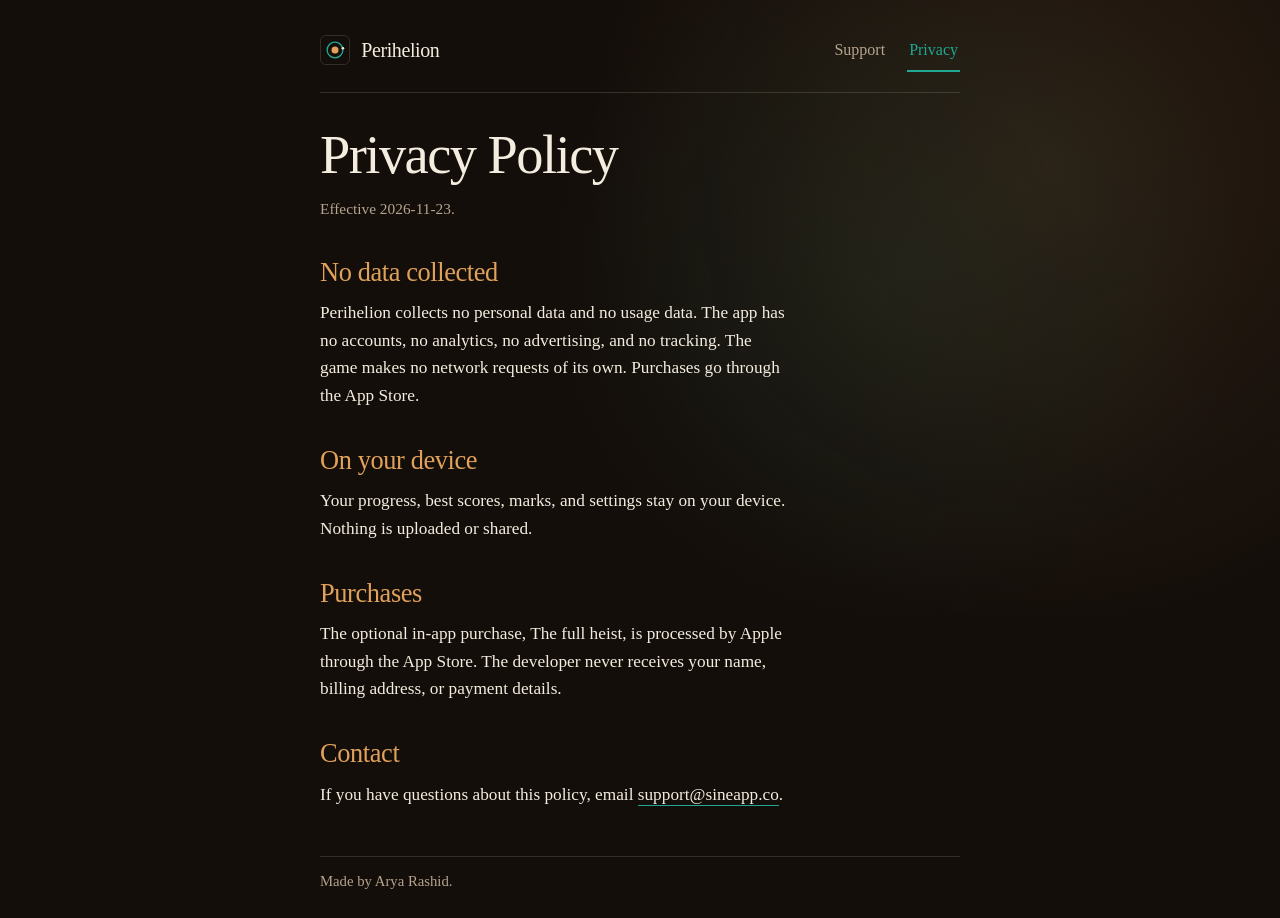
==== privacy.html @ 7fc833d5 "Perihelion support and privacy pages Co-Authored-By: Claude Opus 5.5 <noreply@anthropic.com>" ====
<!DOCTYPE html>
<html lang="en">
<head>
  <meta charset="utf-8">
  <meta name="viewport" content="width=device-width, initial-scale=1, viewport-fit=cover">
  <meta name="theme-color" content="#140e0a">
  <title>Privacy Policy, Perihelion</title>
  <meta name="description" content="Perihelion collects no data, has no accounts or ads, and runs offline on your device.">
  <link rel="icon" href="icon.svg" type="image/svg+xml">
  <link rel="stylesheet" href="style.css">
</head>
<body class="doc">
  <div class="wrap">
    <header class="site-head">
      <a class="brand" href="index.html">
        <img src="icon.svg" width="30" height="30" alt="">
        <span>Perihelion</span>
      </a>
      <nav class="site-nav" aria-label="Site">
        <a href="support.html">Support</a>
        <a href="privacy.html" aria-current="page">Privacy</a>
      </nav>
    </header>

    <main>
      <h1>Privacy Policy</h1>
      <p class="meta">Effective 2026-11-23.</p>

      <h2>No data collected</h2>
      <p>Perihelion collects no personal data and no usage data. The app has no accounts, no analytics, no advertising, and no tracking. The game makes no network requests of its own. Purchases go through the App Store.</p>

      <h2>On your device</h2>
      <p>Your progress, best scores, marks, and settings stay on your device. Nothing is uploaded or shared.</p>

      <h2>Purchases</h2>
      <p>The optional in-app purchase, The full heist, is processed by Apple through the App Store. The developer never receives your name, billing address, or payment details.</p>

      <h2>Contact</h2>
      <p>If you have questions about this policy, email <a href="mailto:support@sineapp.co">support@sineapp.co</a>.</p>
    </main>
  </div>

  <footer class="site-foot">
    Made by Arya Rashid.
  </footer>
</body>
</html>
---- style.css ----
:root {
  color-scheme: dark;
  --void: #140e0a;
  --bone: #f3ecdf;
  --dim: #b5a48e;
  --brass: #e0a15a;
  --verd: #1fa892;
  --rule: rgb(243 236 223 / 0.14);
  --face: "Iowan Old Style", Palatino, "Palatino Linotype", Baskerville, Georgia, serif;
  --title-face: "IowanOldStyle-Titling", "Iowan Old Style", Palatino, "Palatino Linotype", Baskerville, Georgia, serif;
}

* {
  box-sizing: border-box;
}

html {
  background: var(--void);
  color: var(--bone);
  font-family: var(--face);
  font-synthesis: none;
  -webkit-font-smoothing: antialiased;
  -webkit-text-size-adjust: 100%;
}

body {
  margin: 0;
  min-height: 100svh;
  background:
    radial-gradient(circle at 82% 18%, rgb(224 161 90 / 0.11), transparent 36%),
    radial-gradient(circle at 70% 30%, rgb(31 168 146 / 0.08), transparent 32%),
    var(--void);
  color: var(--bone);
  display: flex;
  flex-direction: column;
  padding:
    max(28px, env(safe-area-inset-top))
    max(24px, env(safe-area-inset-right))
    max(28px, env(safe-area-inset-bottom))
    max(24px, env(safe-area-inset-left));
}

.wrap {
  width: 100%;
  max-width: 40rem;
  margin: 0 auto;
  flex: 1 0 auto;
  display: flex;
  flex-direction: column;
}

.home .wrap {
  justify-content: flex-end;
  padding-bottom: clamp(1rem, 5vh, 3.5rem);
}

.mark {
  display: block;
  width: 56px;
  height: 56px;
  border-radius: 12px;
  border: 1px solid var(--rule);
  margin-bottom: 1.5rem;
}

.site-head {
  display: flex;
  flex-wrap: wrap;
  align-items: center;
  justify-content: space-between;
  gap: 0.75rem 1.5rem;
  padding-bottom: 1.25rem;
  margin-bottom: 2.25rem;
  border-bottom: 1px solid var(--rule);
}

.brand {
  display: inline-flex;
  align-items: center;
  gap: 0.7rem;
  color: var(--bone);
  text-decoration: none;
  font-family: var(--title-face);
  font-size: 1.25rem;
  letter-spacing: -0.02em;
  min-height: 44px;
}

.brand img {
  width: 30px;
  height: 30px;
  border-radius: 6px;
  border: 1px solid var(--rule);
}

.site-nav {
  display: flex;
  flex-wrap: wrap;
  gap: 0.25rem 1.25rem;
  align-items: center;
}

.site-nav a {
  display: inline-flex;
  align-items: center;
  min-height: 44px;
  color: var(--dim);
  text-decoration: none;
  font-size: 1rem;
  border-bottom: 2px solid transparent;
  padding: 6px 2px 4px;
  transition: color 160ms ease, border-color 160ms ease;
}

.site-nav a:hover {
  color: var(--bone);
}

.site-nav a[aria-current="page"] {
  color: var(--verd);
  border-bottom-color: var(--verd);
}

h1 {
  margin: 0;
  font-family: var(--title-face);
  font-size: clamp(2.8rem, 9vw, 5.4rem);
  font-weight: 400;
  letter-spacing: -0.028em;
  line-height: 0.92;
  padding-bottom: 0.08em;
  text-wrap: balance;
}

.doc h1 {
  font-size: clamp(2.2rem, 6vw, 3.4rem);
  line-height: 0.98;
}

h2 {
  margin: 2.2rem 0 0.6rem;
  font-family: var(--title-face);
  font-size: clamp(1.35rem, 3vw, 1.65rem);
  font-weight: 400;
  letter-spacing: -0.015em;
  line-height: 1.15;
  color: var(--brass);
}

p {
  margin: 0.75rem 0 0;
  max-width: 54ch;
  font-size: 1.08rem;
  line-height: 1.6;
  color: var(--bone);
  text-wrap: pretty;
}

.lede {
  margin-top: 0.85rem;
  max-width: 32ch;
  font-size: clamp(1.12rem, 2.6vw, 1.3rem);
  line-height: 1.4;
  color: var(--dim);
}

.meta {
  margin-top: 0.65rem;
  font-size: 0.96rem;
  color: var(--dim);
  font-variant-numeric: tabular-nums;
}

.actions {
  display: flex;
  flex-wrap: wrap;
  align-items: center;
  gap: 0.4rem 1.4rem;
  margin-top: 1.6rem;
}

.action-primary,
.action-quiet {
  display: inline-flex;
  align-items: center;
  min-height: 44px;
  padding: 10px 2px 8px;
  text-decoration: none;
  border-bottom: 2px solid var(--verd);
  transition: background-color 160ms ease, color 160ms ease;
}

.action-primary {
  color: var(--bone);
  font-size: 1.28rem;
  line-height: 1.15;
}

.action-primary:hover {
  background: rgb(31 168 146 / 0.18);
}

.action-quiet {
  color: var(--dim);
  border-bottom-color: transparent;
  font-size: 1.05rem;
}

.action-quiet:hover {
  color: var(--bone);
  border-bottom-color: rgb(31 168 146 / 0.45);
}

.doc main a {
  color: var(--bone);
  text-decoration: none;
  border-bottom: 1.5px solid var(--verd);
  padding-bottom: 1px;
  transition: background-color 160ms ease;
}

.doc main a:hover {
  background: rgb(31 168 146 / 0.18);
}

a:focus-visible {
  outline: 2px solid var(--bone);
  outline-offset: 4px;
}

ul {
  margin: 0.75rem 0 0;
  padding-left: 1.25rem;
  max-width: 54ch;
}

li {
  margin-top: 0.45rem;
  font-size: 1.06rem;
  line-height: 1.55;
  color: var(--bone);
}

li::marker {
  color: var(--verd);
}

.site-foot {
  width: 100%;
  max-width: 40rem;
  margin: 3rem auto 0;
  padding-top: 1rem;
  border-top: 1px solid var(--rule);
  color: var(--dim);
  font-size: 0.92rem;
}

.home .site-foot {
  margin-top: 0;
}

@media (max-width: 600px) {
  body {
    padding:
      max(20px, env(safe-area-inset-top))
      max(18px, env(safe-area-inset-right))
      max(22px, env(safe-area-inset-bottom))
      max(18px, env(safe-area-inset-left));
  }

  .mark {
    width: 48px;
    height: 48px;
    margin-bottom: 1.15rem;
  }

  .site-head {
    margin-bottom: 1.65rem;
    padding-bottom: 0.95rem;
  }

  p,
  li {
    font-size: 1.02rem;
  }
}

@media (prefers-reduced-motion: reduce) {
  a {
    transition: none;
  }
}
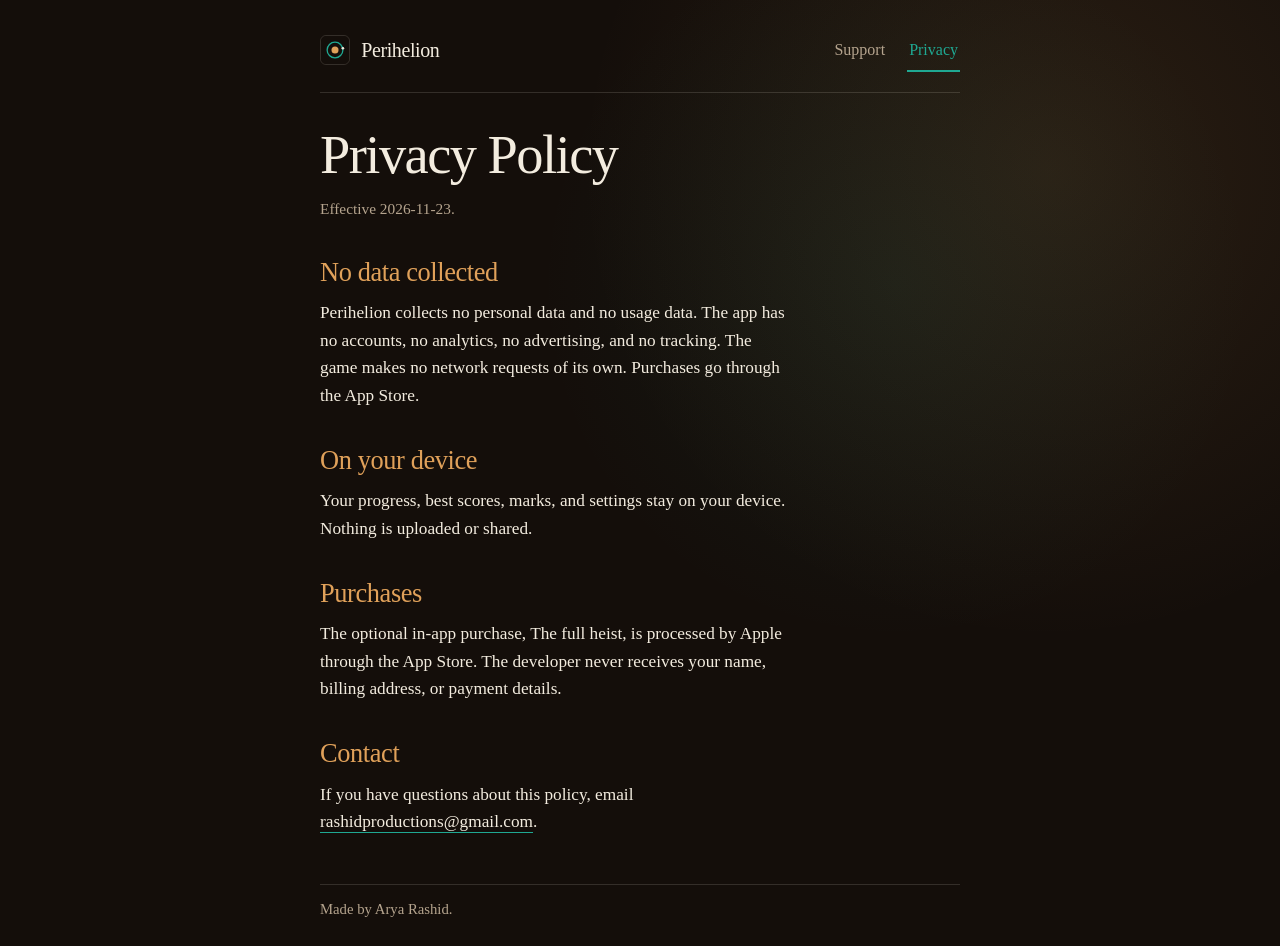
==== commit d30f1a12: "Use the Rashid Productions support address Co-Authored-By: Claude Opus 5.5 <noreply@anthropic.com>" ====
--- a/privacy.html
+++ b/privacy.html
@@ -36,7 +36,7 @@
       <p>The optional in-app purchase, The full heist, is processed by Apple through the App Store. The developer never receives your name, billing address, or payment details.</p>
 
       <h2>Contact</h2>
-      <p>If you have questions about this policy, email <a href="mailto:support@sineapp.co">support@sineapp.co</a>.</p>
+      <p>If you have questions about this policy, email <a href="mailto:rashidproductions@gmail.com">rashidproductions@gmail.com</a>.</p>
     </main>
   </div>
 
